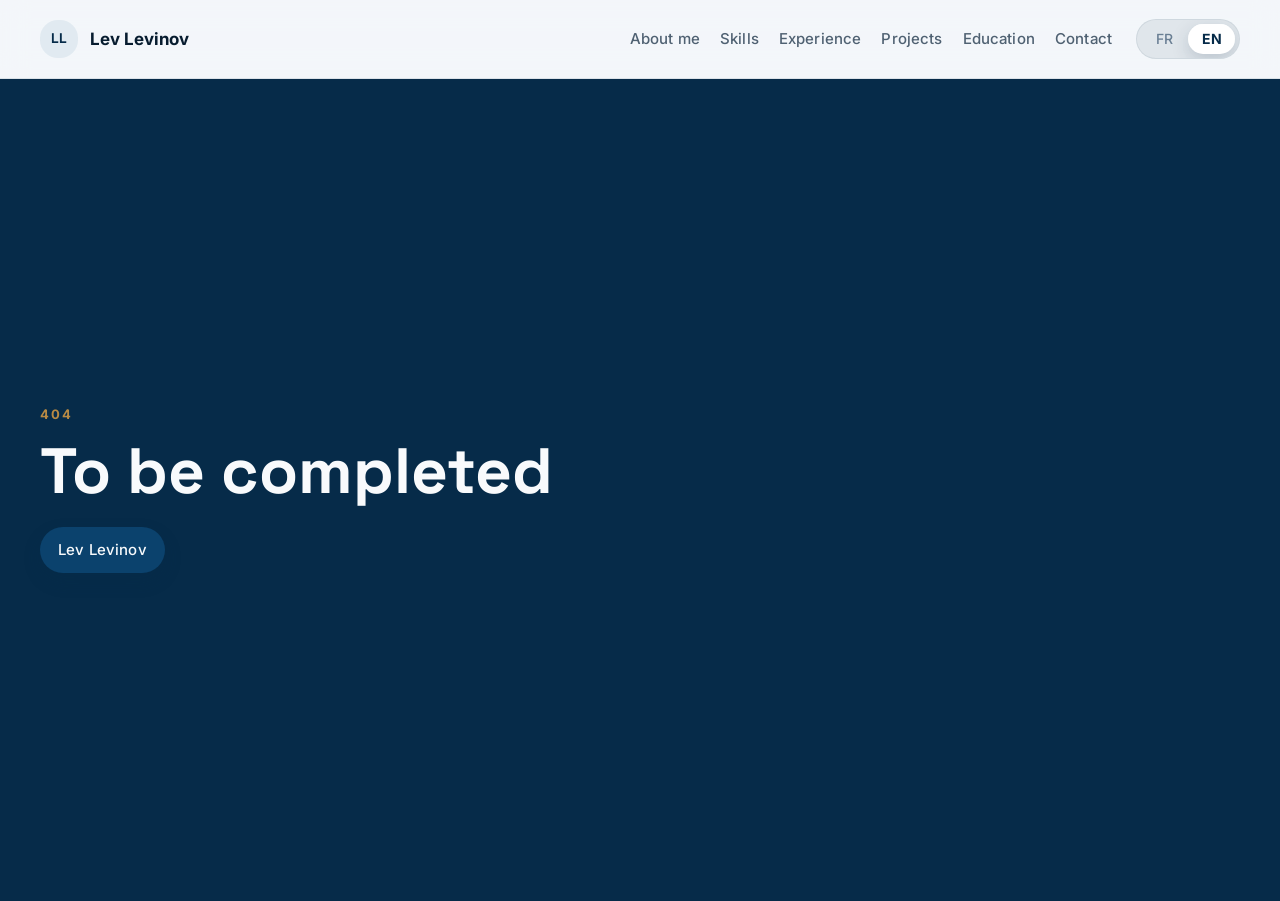
==== index.html @ f9619dcf "Tune skills pill backgrounds" ====
<!doctype html>
<html lang="en">
  <head>
    <meta charset="UTF-8" />
    <meta name="viewport" content="width=device-width, initial-scale=1.0" />
    <meta
      name="description"
      content="Lev Levinov portfolio: electronics, embedded systems, CAD, prototyping and digital fabrication."
      id="meta-description"
    />
    <title>Lev Levinov | Engineering Portfolio</title>
    <link rel="preconnect" href="https://fonts.googleapis.com" />
    <link rel="preconnect" href="https://fonts.gstatic.com" crossorigin />
    <link
      href="https://fonts.googleapis.com/css2?family=Inter:wght@400;500;600;700&family=Space+Grotesk:wght@600;700&display=swap"
      rel="stylesheet"
    />
    <link rel="stylesheet" href="/styles.css?v=20260612-skills-pills-1" />
  </head>
  <body>
    <a class="skip-link" href="#main">Skip to content</a>
    <header class="site-header">
      <div class="container header-inner">
        <a class="brand" href="/en/" data-brand-link aria-label="Lev Levinov home">
          <span class="brand-mark" aria-hidden="true">LL</span>
          <span>Lev Levinov</span>
        </a>

        <button
          class="menu-toggle"
          type="button"
          aria-label="Open navigation"
          aria-expanded="false"
          data-menu-toggle
        >
          <span></span>
          <span></span>
          <span></span>
        </button>

        <nav class="site-nav" aria-label="Main navigation" data-site-nav></nav>
      </div>
    </header>

    <main id="main"></main>

    <script src="/data.js?v=20260612-skills-pills-1"></script>
    <script src="/script.js?v=20260612-skills-pills-1"></script>
  </body>
</html>
---- styles.css ----
/*
COLOR PALETTE BACKUP — before deep page background experiment

--page-bg: #eef3f7;
--section-bg-light: #eef3f7;
--card-bg: #ffffff;
--card-bg-soft: #f8fafc;
--inner-card-bg: #e8eef3;
--chip-bg-light: var(--inner-card-bg);
--text-dark: #071c2f;
--text-muted: #5d6b7a;
--card-border: rgba(6, 43, 73, 0.1);
--card-shadow: 0 18px 44px rgba(6, 43, 73, 0.1);
--card-shadow-soft: 0 10px 28px rgba(6, 43, 73, 0.07);
*/

/*
COLOR PALETTE BACKUP — before light background contrast adjustment.

Changed variables before adjustment:
--page-bg: #f8fafc;
--page: var(--page-bg);
--white-soft: #f8fafc;
--white-warm: #f4f7fa;
--light-card: var(--white-soft);
--chip-bg-light: rgba(6, 43, 73, 0.08);
--chip-bg-light-hover: rgba(6, 43, 73, 0.12);
--border: rgba(6, 43, 73, 0.1);
--border-light: rgba(6, 43, 73, 0.1);
--text-dark: #102033;
--text-muted: #5d6b7a;
--card-shadow: 0 16px 40px rgba(6, 43, 73, 0.16);
--card-shadow-light: 0 18px 44px rgba(4, 31, 53, 0.18);

New variables added by the adjustment:
--section-bg-light;
--card-bg;
--card-bg-soft;
--inner-card-bg;
--gold-accent;
--card-border;
--card-shadow-soft;
*/

:root {
  color-scheme: light;

  /* Active Palette 1 - Premium aerospace */
  --page-bg: #d3dfe8;
  --page: var(--page-bg);
  --section-bg-light: #d3dfe8;
  --card-bg: #f8fafc;
  --card-bg-soft: #ffffff;
  --inner-card-bg: #e8eef3;
  --white-soft: var(--card-bg);
  --white-warm: var(--card-bg-soft);
  --navy-main: #062b49;
  --navy-rich: #073b63;
  --navy-secondary: var(--navy-rich);
  --navy-surface: #0b426d;
  --navy-surface-hover: #0f4f80;
  --navy-deep: #041f35;
  --navy: var(--navy-main);
  --light-card: var(--card-bg);
  --chip-bg-light: var(--chip-bg);
  --chip-text-light: #062b49;
  --chip-bg-light-hover: var(--chip-bg-hover);
  --chip-bg: #e1eaf1;
  --chip-bg-strong: #d7e3ec;
  --chip-bg-hover: #cbd9e4;
  --chip-border: rgba(6, 43, 73, 0.1);
  --chip-bg-dark: rgba(255, 255, 255, 0.12);
  --chip-text-dark: #f8fafc;
  --chip-bg-dark-hover: rgba(255, 255, 255, 0.18);
  --border: rgba(6, 43, 73, 0.1);
  --border-light: rgba(6, 43, 73, 0.1);
  --card-border: rgba(6, 43, 73, 0.12);
  --border-dark: rgba(255, 255, 255, 0.12);
  --text-dark: #071c2f;
  --text-muted: #4f6172;
  --text-light: var(--text-dark);
  --text-light-secondary: var(--text-muted);
  --text-light-muted: rgba(216, 227, 236, 0.78);
  --text-navy: #f8fafc;
  --text-navy-secondary: #d8e3ec;
  --text-footer-secondary: #cbd5e1;
  --accent: #b88a44;
  --accent-hover: #c99b55;
  --accent-soft: rgba(184, 138, 68, 0.14);
  --gold-accent: #b88a44;
  --eyebrow-color: #B88A44;
  --eyebrow-color-soft: #C99B55;
  --button-soft-bg: #dce8f1;
  --button-soft-bg-hover: #cadae7;
  --button-soft-border: rgba(6, 43, 73, 0.14);
  --button-soft-text: #062b49;
  --skill-pill-bg: #d5dee6;
  --skill-pill-bg-strong: #cbd7e1;
  --skill-pill-border: rgba(6, 43, 73, 0.16);
  --skill-subcard-bg: #e3e9ee;
  --skill-mini-bg: #d3dee7;
  --skill-mini-border: rgba(6, 43, 73, 0.14);

  /*
  Palette 2 - Warm professional
  --page: #f7f4ef;
  --navy: #172a3a;
  --navy-surface: #172a3a;
  --light-card: #ede7dd;
  --chip-bg-light: #ded6c9;
  --border: #ded6c9;
  --text-light: #24303a;
  --text-light-secondary: #68727d;
  --accent: #8a6f45;
  --accent-hover: #a18152;
  */

  /*
  Palette 3 - Light aerospace gray-blue
  --page: #f4f7fa;
  --navy: #0f2742;
  --navy-surface: #0f2742;
  --light-card: #e8edf3;
  --chip-bg-light: #dce5ee;
  --border: #dce5ee;
  --text-light: #1e2a36;
  --text-light-secondary: #607080;
  --accent: #49799c;
  --accent-hover: #5c8daf;
  */

  --navy-chip: rgba(255, 255, 255, 0.12);
  --navy-border: rgba(255, 255, 255, 0.12);
  --header-height: 78px;
  --container: 1200px;
  --card-shadow: 0 18px 44px rgba(6, 43, 73, 0.12);
  --card-shadow-soft: 0 10px 28px rgba(6, 43, 73, 0.08);
  --card-shadow-light: var(--card-shadow);
  --photo-shadow: 0 24px 56px rgba(4, 31, 53, 0.24);
}

* {
  box-sizing: border-box;
}

html {
  scroll-behavior: smooth;
  background: var(--page-bg);
}

body {
  margin: 0;
  min-width: 320px;
  overflow-x: hidden;
  background: var(--page-bg);
  color: var(--text-light);
  font-family: Inter, system-ui, -apple-system, BlinkMacSystemFont, "Segoe UI", sans-serif;
  font-size: 17px;
  font-weight: 400;
  line-height: 1.65;
  letter-spacing: 0;
  -webkit-font-smoothing: antialiased;
  -moz-osx-font-smoothing: grayscale;
}

body.menu-open {
  overflow: hidden;
}

a {
  color: inherit;
  text-decoration: none;
}

button,
input {
  font: inherit;
}

.skip-link {
  position: fixed;
  left: 16px;
  top: 12px;
  z-index: 100;
  transform: translateY(-140%);
  border-radius: 999px;
  background: var(--accent);
  color: var(--text-navy);
  padding: 10px 16px;
  font-weight: 700;
  transition: transform 200ms ease;
}

.skip-link:focus {
  transform: translateY(0);
}

.container {
  width: min(calc(100% - 48px), var(--container));
  min-width: 0;
  margin: 0 auto;
}

.site-header {
  position: sticky;
  top: 0;
  z-index: 50;
  border-bottom: 1px solid rgba(6, 43, 73, 0.1);
  background: rgba(248, 250, 252, 0.88);
  backdrop-filter: blur(14px);
}

.header-inner {
  display: flex;
  min-width: 0;
  min-height: var(--header-height);
  align-items: center;
  justify-content: space-between;
  gap: 24px;
}

.brand {
  display: inline-flex;
  min-width: 0;
  align-items: center;
  gap: 12px;
  color: var(--text-light);
  font-weight: 700;
  letter-spacing: 0;
}

.brand-mark {
  display: grid;
  width: 38px;
  height: 38px;
  place-items: center;
  border-radius: 18px;
  background: var(--chip-bg-light);
  color: var(--chip-text-light);
  font-family: "Space Grotesk", sans-serif;
  font-size: 14px;
  border: none;
  outline: none;
  box-shadow: none;
}

.site-nav {
  display: flex;
  align-items: center;
  gap: 20px;
}

.site-nav a,
.language-link {
  color: var(--text-light-secondary);
  font-size: 15px;
  font-weight: 500;
  line-height: 1.2;
  letter-spacing: 0.01em;
  transition: color 200ms ease;
}

.site-nav a:hover,
.language-link:hover,
.site-nav a.is-active {
  color: var(--accent);
}

.language-group {
  position: relative;
  display: grid;
  grid-template-columns: 1fr 1fr;
  align-items: center;
  justify-items: center;
  width: 104px;
  height: 40px;
  margin-left: 4px;
  padding: 4px;
  border: 1px solid rgba(8, 38, 66, 0.08);
  border-radius: 999px;
  background: rgba(8, 38, 66, 0.08);
  cursor: pointer;
  overflow: hidden;
  user-select: none;
}

.language-group::before {
  position: absolute;
  top: 4px;
  left: 4px;
  width: calc((100% - 8px) / 2);
  height: calc(100% - 8px);
  border-radius: 999px;
  z-index: 1;
  background: #fff;
  box-shadow: 0 6px 18px rgba(8, 38, 66, 0.18), inset 0 1px 0 rgba(255, 255, 255, 0.85);
  content: "";
  transition: transform 220ms cubic-bezier(0.22, 1, 0.36, 1), background 220ms ease;
}

.language-group.is-en::before,
.language-toggle[data-lang="en"]::before {
  transform: translateX(100%);
}

.language-group .language-link,
.language-toggle-option {
  display: flex;
  position: relative;
  z-index: 2;
  width: 100%;
  height: 100%;
  min-height: 0;
  align-items: center;
  justify-content: center;
  border-radius: 999px;
  margin: 0;
  padding: 0;
  color: rgba(8, 42, 74, 0.55);
  font-size: 14px;
  font-weight: 500;
  line-height: 1;
  letter-spacing: 0;
  text-align: center;
  pointer-events: none;
  transform: none;
  transition: color 200ms ease;
}

.language-group .language-link:hover,
.language-group .language-link.is-current {
  color: var(--navy-main);
  font-weight: 700;
  transform: none;
}

.menu-toggle {
  display: none;
  flex: 0 0 auto;
  width: 42px;
  height: 42px;
  align-items: center;
  justify-content: center;
  flex-direction: column;
  gap: 5px;
  border: 0;
  border-radius: 18px;
  background: var(--chip-bg-light);
  color: var(--text-light);
  outline: none;
  box-shadow: none;
  cursor: pointer;
}

.menu-toggle span {
  width: 18px;
  height: 2px;
  border-radius: 2px;
  background: currentColor;
}

main {
  min-height: calc(100vh - var(--header-height));
}

section,
.detail-shell {
  scroll-margin-top: calc(var(--header-height) + 24px);
}

.section {
  padding: 96px 0;
}

.hero,
#skills,
#experience,
#projects,
.detail-shell,
.not-found {
  background: var(--navy-main);
  color: var(--text-navy);
}

.site-footer {
  background: var(--navy-deep);
  color: var(--text-navy);
}

#profile,
#education,
#contact,
.section:not(#skills):not(#experience):not(#projects) {
  background: var(--section-bg-light);
  color: var(--text-light);
}

.hero {
  min-height: calc(100vh - var(--header-height));
  display: grid;
  align-items: center;
  background: linear-gradient(135deg, var(--navy-deep) 0%, var(--navy-main) 48%, var(--navy-rich) 100%);
  padding: 82px 0 72px;
}

.hero-grid {
  display: grid;
  grid-template-columns: minmax(0, 1.1fr) minmax(320px, 0.9fr);
  grid-template-rows: auto auto;
  column-gap: 72px;
  row-gap: 56px;
  align-items: center;
}

.hero-grid > * {
  min-width: 0;
}

.hero-grid > div:first-child {
  grid-column: 1;
  grid-row: 1;
  align-self: center;
  justify-self: start;
}

.hero-photo-frame {
  grid-column: 2;
  grid-row: 1;
  align-self: center;
  justify-self: end;
  width: min(100%, 340px);
  margin: 0;
}

.hero-photo,
.hero-photo-placeholder {
  display: grid;
  width: 100%;
  aspect-ratio: 4 / 5;
  place-items: center;
  overflow: hidden;
  border-radius: 32px;
  background: linear-gradient(145deg, var(--navy-surface), var(--navy-rich));
  box-shadow: var(--photo-shadow);
}

.hero-photo {
  position: relative;
}

.hero-photo-image {
  display: block;
  width: 100%;
  height: 100%;
  object-fit: cover;
  object-position: center center;
}

.hero-photo-placeholder span {
  display: grid;
  width: 96px;
  height: 96px;
  place-items: center;
  border-radius: 28px;
  background: var(--chip-bg-dark);
  color: var(--chip-text-dark);
  font-family: "Space Grotesk", Inter, sans-serif;
  font-size: 34px;
  font-weight: 700;
  border: none;
  outline: none;
  box-shadow: none;
}

.section-eyebrow,
.eyebrow,
.section-label,
.section-kicker,
.pre-title {
  margin: 0 0 16px;
  color: var(--eyebrow-color);
  font-size: 13px;
  font-weight: 700;
  line-height: 1.2;
  letter-spacing: 0.14em;
  text-transform: uppercase;
  background: transparent;
  border: 0;
  box-shadow: none;
  text-align: left;
  text-align-last: left;
  hyphens: none;
}

.hero-info-label,
.meta-label {
  color: #B88A44;
  font-weight: 700;
  letter-spacing: 0.14em;
  text-transform: uppercase;
}

h1,
h2,
h3,
p {
  margin-top: 0;
}

h1,
h2,
h3 {
  font-family: "Space Grotesk", Inter, sans-serif;
  letter-spacing: 0;
  overflow-wrap: normal;
  word-break: normal;
  hyphens: none;
  text-wrap: balance;
}

p {
  max-width: 720px;
  text-align: justify;
  text-align-last: left;
  line-height: 1.65;
  overflow-wrap: normal;
  word-break: normal;
  hyphens: auto;
}

li {
  overflow-wrap: normal;
  word-break: normal;
  hyphens: auto;
}

h1 {
  max-width: 860px;
  margin-bottom: 22px;
  font-size: 64px;
  font-weight: 700;
  line-height: 1.05;
}

.hero h1 {
  color: var(--gold-accent);
}

h2 {
  margin-bottom: 16px;
  font-size: 40px;
  font-weight: 600;
  line-height: 1.15;
}

h3 {
  margin-bottom: 12px;
  font-size: 24px;
  font-weight: 600;
  line-height: 1.2;
  max-width: 100%;
}

.lead {
  max-width: 740px;
  margin-bottom: 0;
  color: var(--text-navy-secondary);
  font-size: 19px;
  text-align: left;
  text-align-last: left;
  overflow-wrap: normal;
  word-break: normal;
  hyphens: none;
}

.hero-text-block {
  display: grid;
  max-width: 740px;
  gap: 14px;
}

.hero-text-block .lead {
  max-width: 100%;
  text-align: justify;
  text-align-last: left;
  line-height: 1.65;
  hyphens: auto;
  overflow-wrap: normal;
  word-break: normal;
}

.hero-actions,
.button-row,
.filter-row {
  display: flex;
  flex-wrap: wrap;
  gap: 12px;
}

.button-row {
  margin-top: 18px;
}

.hero-actions {
  margin-top: 34px;
}

.button,
.filter-button {
  display: inline-flex;
  min-height: 46px;
  align-items: center;
  justify-content: center;
  border-radius: 999px;
  padding: 0 18px;
  font-size: 15px;
  font-weight: 500;
  line-height: 1.2;
  letter-spacing: 0.01em;
  transition: border-color 180ms ease, background 180ms ease, color 180ms ease, transform 180ms ease, box-shadow 180ms ease;
}

.button.primary {
  border: 0;
  background: #0b426d;
  color: var(--text-navy);
  box-shadow: 0 8px 18px rgba(6, 43, 73, 0.18);
}

.button.primary:hover {
  background: #0f4f80;
  box-shadow: 0 10px 22px rgba(6, 43, 73, 0.22);
  transform: translateY(-1px);
}

.button.secondary {
  border: 1px solid rgba(6, 43, 73, 0.16);
  background: transparent;
  color: var(--navy-main);
  box-shadow: none;
}

.button.secondary:hover {
  border-color: rgba(6, 43, 73, 0.24);
  background: rgba(6, 43, 73, 0.06);
  transform: translateY(-1px);
}

.details-button,
.view-details-button,
.card-actions .button,
.experience-card-actions .button,
.project-card-actions .button {
  border: 1px solid var(--button-soft-border);
  background: var(--button-soft-bg);
  color: var(--button-soft-text);
  box-shadow: 0 8px 18px rgba(6, 43, 73, 0.08);
}

.details-button:hover,
.view-details-button:hover,
.card-actions .button:hover,
.experience-card-actions .button:hover,
.project-card-actions .button:hover {
  border-color: var(--button-soft-border);
  background: var(--button-soft-bg-hover);
  color: var(--button-soft-text);
}

.hero .button.secondary,
.detail-shell .button.secondary,
.mission-hero .button.secondary {
  color: var(--text-navy);
  border-color: rgba(255, 255, 255, 0.18);
  background: rgba(255, 255, 255, 0.08);
  box-shadow: none;
}

.hero .button.secondary:hover,
.detail-shell .button.secondary:hover,
.mission-hero .button.secondary:hover {
  border-color: rgba(255, 255, 255, 0.26);
  background: rgba(255, 255, 255, 0.14);
}

.filter-button {
  border: none;
  outline: none;
  box-shadow: none;
  background: var(--chip-bg-dark);
  color: var(--chip-text-dark);
  padding: 8px 14px;
}

.filter-button:hover {
  border: none;
  outline: none;
  box-shadow: none;
  background: var(--chip-bg-hover);
  color: var(--navy-main);
}

.filter-button.is-active {
  border: none;
  outline: none;
  box-shadow: none;
  background: var(--accent);
  color: var(--text-navy);
}

.hero-panel {
  grid-column: 1 / -1;
  grid-row: 2;
  justify-self: stretch;
  width: 100%;
  max-width: none;
}

.hero-panel,
#skills .card,
#experience .card,
#projects .card,
.detail-card {
  border: 1px solid var(--card-border);
  border-radius: 28px;
  background: var(--card-bg);
  color: var(--text-dark);
  box-shadow: var(--card-shadow-light);
}

.hero-panel {
  border-radius: 32px;
}

#profile .card,
#education .card,
#contact .card,
.section:not(#skills):not(#experience):not(#projects) .card {
  border: 0;
  border-radius: 28px;
  background: var(--navy-main);
  color: var(--text-navy);
  box-shadow: var(--card-shadow);
}

.hero-panel {
  padding: 0;
  border: 0;
  background: transparent;
  box-shadow: none;
  overflow: visible;
}

.info-cards-grid,
.hero-info-card {
  display: grid;
  grid-template-columns: repeat(2, minmax(0, 1fr));
  gap: 28px;
  align-items: stretch;
  width: 100%;
  max-width: 100%;
  padding: 0;
}

.info-card {
  border: 1px solid var(--card-border);
  border-radius: 28px;
  background: var(--card-bg);
  color: var(--text-dark);
  box-shadow: var(--card-shadow-soft);
  padding: 28px;
}

.hero-info-item {
  display: flex;
  min-width: 0;
  flex-direction: column;
  gap: 8px;
}

.hero-info-label,
.hero-panel .meta-label,
#skills .meta-label,
#experience .meta-label,
#projects .meta-label,
.detail-shell .meta-label {
  color: #B88A44;
}

.hero-info-label {
  font-size: 15px;
  font-weight: 700;
  line-height: 1.35;
  opacity: 1;
}

.meta-label {
  color: #B88A44;
  font-size: 13px;
  font-weight: 700;
  line-height: 1.4;
  text-transform: uppercase;
}

.section-eyebrow,
.eyebrow,
.section-label,
.section-kicker,
.pre-title,
.hero-info-label,
.meta-label,
#skills .eyebrow,
#experience .eyebrow,
#projects .eyebrow,
#profile .eyebrow,
#education .eyebrow,
#contact .eyebrow,
.detail-shell .eyebrow,
.detail-shell .meta-label {
  color: #B88A44 !important;
}

.hero-info-value {
  display: block;
  max-width: 100%;
  color: var(--text-dark);
  font-size: 17px;
  font-weight: 600;
  line-height: 1.45;
  overflow-wrap: normal;
  white-space: normal;
  word-break: normal;
  hyphens: none;
}

.hero-map-link {
  display: block;
  width: 100%;
  height: 150px;
  margin-top: 14px;
  overflow: hidden;
  border-radius: 18px;
  background: var(--inner-card-bg);
  box-shadow: var(--card-shadow-soft);
}

.hero-map-frame {
  display: block;
  width: 100%;
  height: 100%;
  border: 0;
  pointer-events: none;
}

.section-header {
  max-width: 760px;
  margin-bottom: 40px;
}

.section-header p,
.profile-copy,
.card p,
.detail-card p,
.detail-lead {
  color: var(--text-light-secondary);
}

#profile .section-header p,
#education .section-header p,
#contact .section-header p,
#profile .card p,
#education .card p,
#contact .card p,
.section:not(#skills):not(#experience):not(#projects) .card p {
  color: var(--text-navy-secondary);
}

#skills .section-header p,
#experience .section-header p,
#projects .section-header p,
.detail-shell .detail-lead,
.detail-shell .detail-card p {
  color: var(--text-navy-secondary);
}

#skills .card p,
#experience .card p,
#projects .card p,
.detail-shell .detail-card p {
  color: var(--text-muted);
}

.section-header .eyebrow,
.hero .eyebrow,
.detail-header .eyebrow,
.mission-detail-shell .eyebrow {
  color: var(--eyebrow-color) !important;
}

.profile-layout {
  display: grid;
  grid-template-columns: minmax(0, 1fr) 360px;
  gap: 24px;
  align-items: start;
}

.profile-current-wrapper {
  display: grid;
  max-width: 1080px;
  gap: 72px;
  margin: 0 auto;
}

.about-hobbies-grid {
  display: grid;
  max-width: 1180px;
  grid-template-columns: repeat(2, minmax(0, 1fr));
  gap: 32px;
  align-items: stretch;
  margin: 0 auto;
}

.about-hobbies-card {
  max-width: none;
  border: 1px solid var(--card-border);
  border-radius: 28px;
  background: var(--card-bg);
  box-shadow: var(--card-shadow-soft);
  padding: 34px 38px;
  color: var(--text-dark);
}

.about-hobbies-card h2 {
  color: var(--text-dark);
}

.about-hobbies-card p {
  max-width: 100%;
  text-align: justify;
  text-align-last: left;
  line-height: 1.65;
  hyphens: auto;
  overflow-wrap: normal;
  word-break: normal;
}

.text-section-block {
  max-width: 820px;
  padding: 0;
  background: transparent;
}

.text-section-block h2 {
  max-width: 780px;
  line-height: 1.15;
  text-wrap: balance;
}

.text-section-block p {
  max-width: 760px;
  line-height: 1.65;
  text-align: left;
  text-align-last: left;
  text-wrap: pretty;
  overflow-wrap: normal;
  word-break: normal;
  hyphens: auto;
}

.about-hobbies-card.text-section-block {
  width: 100%;
  max-width: none;
  min-width: 0;
  padding: 34px 38px;
  background: var(--card-bg);
}

.profile-copy {
  max-width: 780px;
}

.quality-list,
.tag-list,
.compact-list,
.detail-list {
  display: flex;
  flex-wrap: wrap;
  gap: 10px;
  margin: 0;
  padding: 0;
  list-style: none;
}

.quality-list li,
.tag-list li {
  display: inline-flex;
  flex: 0 0 auto;
  max-width: 100%;
  min-height: 34px;
  align-items: center;
  justify-content: center;
  border: 1px solid var(--chip-border);
  outline: none;
  box-shadow: none;
  border-radius: 999px;
  background: var(--chip-bg);
  color: var(--navy-main);
  padding: 7px 14px;
  font-size: 14px;
  font-weight: 500;
  line-height: 1;
  text-align: center;
  white-space: nowrap;
  transition: background 200ms ease;
}

.quality-list li:hover,
.tag-list li:hover {
  border: 1px solid var(--chip-border);
  outline: none;
  box-shadow: none;
  background: var(--chip-bg);
}

#profile .quality-list li,
#profile .tag-list li,
#education .tag-list li,
#contact .tag-list li,
.section:not(#skills):not(#experience):not(#projects) .tag-list li {
  background: var(--chip-bg-dark);
  color: var(--chip-text-dark);
}

#profile .quality-list li:hover,
#profile .tag-list li:hover,
#education .tag-list li:hover,
#contact .tag-list li:hover,
.section:not(#skills):not(#experience):not(#projects) .tag-list li:hover {
  border: none;
  outline: none;
  box-shadow: none;
  background: var(--chip-bg-dark-hover);
}

.current-grid,
.skills-grid,
.experience-grid,
.projects-grid,
.education-grid,
.contact-grid,
.detail-grid {
  display: grid;
  gap: 24px;
}

.profile-layout > *,
.current-grid > *,
.skills-grid > *,
.experience-grid > *,
.projects-grid > *,
.education-grid > *,
.contact-grid > *,
.detail-grid > * {
  min-width: 0;
}

.current-grid {
  grid-template-columns: 0.8fr 1.2fr;
}

.skills-grid {
  grid-template-columns: repeat(3, 1fr);
  gap: 28px;
  align-items: stretch;
}

.experience-grid,
.projects-grid {
  grid-template-columns: repeat(2, 1fr);
}

.skill-card {
  display: flex;
  flex-direction: column;
  gap: 18px;
  border: 1px solid rgba(6, 43, 73, 0.08);
  background: var(--card-bg);
  box-shadow: 0 14px 34px rgba(6, 43, 73, 0.08);
  padding: 28px;
}

.skill-card-title {
  margin: 0 0 6px;
  color: var(--text-dark);
  font-size: clamp(24px, 1.8vw, 28px);
  font-weight: 700;
  line-height: 1.15;
}

.skill-main-list,
.skill-subcard-list {
  display: grid;
  gap: 14px;
}

.skill-main-list {
  display: flex;
  flex-direction: column;
  align-items: flex-start;
  flex: 1;
  gap: 12px;
}

.skill-subcard-list {
  gap: 18px;
}

.skill-main-item {
  display: inline-flex;
  width: 260px;
  max-width: 100%;
  min-height: 40px;
  align-items: center;
  justify-content: flex-start;
  border: 1px solid var(--skill-pill-border);
  border-radius: 999px;
  background: var(--skill-pill-bg);
  color: var(--text-dark);
  padding: 9px 18px;
  font-size: 15px;
  font-weight: 600;
  line-height: 1.2;
  text-align: left;
}

.skill-main-item::before {
  width: 5px;
  height: 5px;
  min-width: 5px;
  flex-shrink: 0;
  border-radius: 999px;
  background: var(--gold-accent);
  content: "";
  margin-right: 10px;
}

.skill-subcard {
  display: grid;
  gap: 12px;
  border: 1px solid rgba(6, 43, 73, 0.1);
  border-radius: 22px;
  background: var(--skill-subcard-bg);
  padding: 18px;
}

.skill-subcard-title {
  margin: 0;
  color: var(--text-dark);
  font-size: 20px;
  font-weight: 700;
  line-height: 1.2;
}

.skill-mini-list {
  display: grid;
  gap: 8px;
}

.skill-mini-item {
  display: flex;
  min-height: 30px;
  align-items: center;
  justify-content: flex-start;
  border: 1px solid var(--skill-mini-border);
  border-radius: 10px;
  background: var(--skill-mini-bg);
  color: var(--text-dark);
  padding: 7px 12px;
  font-size: 14px;
  font-weight: 500;
  line-height: 1.25;
  text-align: left;
}

.skill-mini-item::before {
  width: 4px;
  height: 4px;
  flex-shrink: 0;
  border-radius: 999px;
  background: var(--gold-accent);
  content: "";
  margin-right: 9px;
}

.project-card {
  display: flex;
  flex-direction: column;
}

#experience .card {
  display: flex;
  flex-direction: column;
}

.project-card .card-summary {
  margin-bottom: 0;
}

.project-card-section {
  display: grid;
  gap: 10px;
  margin-top: 22px;
}

.project-card-label {
  margin: 0;
  color: var(--gold-accent);
  font-size: 12px;
  font-weight: 700;
  letter-spacing: 0.14em;
  line-height: 1.2;
  text-align: left;
  text-align-last: left;
  text-transform: uppercase;
  hyphens: none;
}

.project-card-chip-group {
  display: flex;
  flex-wrap: wrap;
  gap: 10px;
  align-items: flex-start;
}

.project-card .project-card-chip-group li {
  display: inline-flex;
  min-height: 34px;
  align-items: center;
  justify-content: center;
  border-radius: 999px;
  padding: 8px 14px;
  white-space: nowrap;
}

.project-card-button {
  align-self: flex-start;
  margin-top: auto;
  padding-top: 24px;
}

.card-actions,
.experience-card-actions,
.project-card-actions {
  display: flex;
  justify-content: flex-start;
  margin-top: auto;
  padding-top: 24px;
}

.card-actions .button,
.experience-card-actions .button,
.project-card-actions .button,
.details-button,
.view-details-button {
  align-self: flex-start;
}

.education-grid {
  grid-template-columns: repeat(3, 1fr);
}

.contact-grid {
  grid-template-columns: minmax(0, 1fr) minmax(320px, 0.7fr);
}

.card,
.detail-card {
  padding: 28px;
  transition: border-color 200ms ease, transform 200ms ease, background 200ms ease, box-shadow 200ms ease;
}

.card:hover {
  box-shadow: 0 20px 48px rgba(6, 43, 73, 0.18);
  transform: translateY(-2px);
}

#skills .card:hover,
#experience .card:hover,
#projects .card:hover,
.detail-card:hover {
  box-shadow: 0 22px 52px rgba(4, 31, 53, 0.2);
}

.card-meta {
  display: grid;
  gap: 6px;
  margin-bottom: 18px;
  color: var(--text-light-muted);
  font-size: 15px;
  line-height: 1.55;
}

#experience .card-meta,
#projects .card-meta,
.detail-shell .card-meta {
  color: var(--text-muted);
}

.experience-meta {
  gap: 10px;
}

.experience-project-title {
  margin: 8px 0 16px;
  color: var(--text-dark);
  font-size: 15px;
  font-weight: 650;
  line-height: 1.45;
  text-align: left;
}

.experience-role {
  display: grid;
  gap: 6px;
  margin: 0 0 20px;
}

.experience-role-label {
  margin: 0;
}

.experience-role-value {
  margin: 0;
  color: var(--text-dark);
  font-size: 16px;
  font-weight: 650;
  line-height: 1.45;
  text-align: left;
}

.experience-meta > span {
  display: grid;
  gap: 4px;
}

.experience-meta > span:first-child {
  font-weight: 600;
  color: var(--text-dark);
}

.experience-meta .meta-label {
  line-height: 1.2;
}

.card-summary {
  margin-bottom: 22px;
}

.compact-list {
  display: grid;
  gap: 8px;
  margin: 14px 0 18px;
}

.compact-list li,
.detail-list li {
  display: flex;
  min-height: 46px;
  align-items: flex-start;
  gap: 12px;
  border: 1px solid var(--chip-border);
  outline: none;
  box-shadow: none;
  border-radius: 20px;
  background: var(--chip-bg);
  color: var(--navy-main);
  padding: 10px 16px;
  font-size: 15px;
  line-height: 1.35;
  transition: background 200ms ease;
}

.compact-list li:hover,
.detail-list li:hover {
  border: 1px solid var(--chip-border);
  outline: none;
  box-shadow: none;
  background: var(--chip-bg);
}

.compact-list li.with-icon {
  align-items: center;
}

.compact-list li.with-icon::before {
  content: none;
}

.skill-item-icon {
  width: 28px;
  height: 28px;
  flex: 0 0 28px;
  border-radius: 8px;
  object-fit: contain;
  background: rgba(6, 43, 73, 0.06);
}

#profile .compact-list li,
#education .compact-list li,
#contact .compact-list li,
.section:not(#skills):not(#experience):not(#projects) .compact-list li {
  background: var(--chip-bg-dark);
  color: var(--chip-text-dark);
}

#profile .compact-list li:hover,
#education .compact-list li:hover,
#contact .compact-list li:hover,
.section:not(#skills):not(#experience):not(#projects) .compact-list li:hover {
  border: none;
  outline: none;
  box-shadow: none;
  background: var(--chip-bg-dark-hover);
}

.compact-list li::before,
.detail-list li::before {
  display: block;
  flex: 0 0 auto;
  width: 5px;
  height: 5px;
  min-width: 5px;
  margin-top: calc((1.35em - 5px) / 2);
  border-radius: 50%;
  background: var(--accent);
  content: "";
}

.project-status,
.category-pill {
  display: inline-flex;
  width: fit-content;
  min-height: 34px;
  align-items: center;
  justify-content: center;
  border: 1px solid var(--chip-border);
  outline: none;
  box-shadow: none;
  border-radius: 999px;
  background: var(--chip-bg);
  color: var(--navy-main);
  padding: 7px 14px;
  font-size: 14px;
  font-weight: 500;
  line-height: 1;
  text-align: center;
  white-space: nowrap;
  transition: background 200ms ease;
}

.project-status:hover,
.category-pill:hover {
  border: 1px solid var(--chip-border);
  outline: none;
  box-shadow: none;
  background: var(--chip-bg);
}

.category-pill {
  margin-bottom: 16px;
}

.filter-row {
  margin-bottom: 24px;
}

.education-column {
  display: grid;
  align-content: start;
  gap: 18px;
}

.education-item {
  border: none;
  outline: none;
  box-shadow: none;
  border-radius: 20px;
  background: var(--chip-bg-dark);
  color: var(--chip-text-dark);
  padding: 18px 20px;
  transition: background 200ms ease;
}

.education-item:hover {
  border: none;
  outline: none;
  box-shadow: none;
  background: var(--chip-bg-dark-hover);
}

.education-item h4 {
  margin: 0 0 14px;
  color: var(--text-navy);
  font-family: "Space Grotesk", Inter, sans-serif;
  font-size: 18px;
  font-weight: 600;
  line-height: 1.25;
  text-wrap: balance;
}

.education-description {
  max-width: none;
  margin: -4px 0 14px;
  color: var(--text-navy-secondary);
  font-size: 15px;
  line-height: 1.55;
}

.education-details {
  display: grid;
  gap: 10px;
  margin: 0;
}

.education-details div {
  display: grid;
  gap: 3px;
}

.education-details dt {
  color: #B88A44;
  font-size: 12px;
  font-weight: 700;
  letter-spacing: 0.12em;
  line-height: 1.2;
  text-transform: uppercase;
}

.education-details dd {
  margin: 0;
  color: var(--text-navy-secondary);
  font-size: 15px;
  line-height: 1.5;
  overflow-wrap: normal;
  word-break: normal;
  hyphens: none;
}

.contact-links {
  display: grid;
  gap: 10px;
}

.contact-item,
.contact-links > a,
.contact-links > span {
  display: block;
  border: none;
  outline: none;
  box-shadow: none;
  border-radius: 22px;
  background: rgba(248, 250, 252, 0.1);
  color: var(--text-navy);
  padding: 18px 20px;
  transition: background 200ms ease, color 200ms ease;
}

.contact-item-label {
  display: block;
  margin: 0 0 10px;
  padding: 0;
  border: 0;
  border-radius: 0;
  background: transparent;
  box-shadow: none;
  color: #B88A44;
  font-size: 13px;
  font-weight: 700;
  line-height: 1.2;
  letter-spacing: 0.14em;
  text-transform: uppercase;
}

.contact-item-value {
  display: block;
  color: var(--text-navy);
  font-size: 18px;
  font-weight: 500;
  line-height: 1.45;
}

.contact-item.on-light {
  background: rgba(6, 43, 73, 0.08);
}

.contact-item.on-light .contact-item-label {
  color: #B88A44;
}

.contact-item.on-light .contact-item-value {
  color: var(--navy-main);
}

.contact-links > a:hover {
  border: none;
  outline: none;
  box-shadow: none;
  background: rgba(248, 250, 252, 0.14);
  color: var(--text-navy);
}

.site-footer {
  border-top: 0;
  padding: 32px 0;
  color: var(--text-footer-secondary);
  font-size: 15px;
}

.footer-grid {
  display: flex;
  align-items: center;
  justify-content: space-between;
  gap: 24px;
}

.footer-brand {
  color: var(--text-navy);
  font-weight: 700;
}

.footer-links {
  display: flex;
  gap: 12px;
}

.site-footer .language-link {
  color: var(--accent);
}

.site-footer .language-link:hover {
  color: var(--accent-hover);
}

.detail-shell {
  padding: 78px 0 96px;
}

.mission-detail-shell {
  background: var(--section-bg-light);
  color: var(--text-dark);
}

.mission-hero {
  background: linear-gradient(135deg, var(--navy-deep) 0%, var(--navy-main) 48%, var(--navy-rich) 100%);
  color: var(--text-navy);
  padding: 82px 0 72px;
}

.mission-hero-grid {
  display: grid;
  grid-template-columns: minmax(0, 1fr) minmax(360px, 0.8fr);
  gap: 56px;
  align-items: center;
}

.mission-hero-grid > * {
  min-width: 0;
}

.mission-hero .detail-lead,
.mission-hero p {
  color: var(--text-navy-secondary);
}

.mission-hero h1 {
  color: var(--text-navy);
}

.mission-title-row {
  display: flex;
  align-items: center;
  justify-content: space-between;
  gap: 18px;
}

.mission-title-row h1 {
  margin: 0;
}

.mission-link-button {
  min-height: 40px;
  flex-shrink: 0;
  padding: 0 18px;
}

.mission-meta {
  margin: 24px 0;
  max-width: 100%;
}

.mission-meta .category-pill {
  display: inline-grid;
  width: auto;
  max-width: 100%;
  min-height: 46px;
  min-width: 0;
  justify-content: start;
  gap: 6px;
  border-radius: 18px;
  background: var(--chip-bg-dark);
  color: var(--chip-text-dark);
  padding: 12px 18px;
  text-align: left;
  white-space: normal;
}

.mission-meta .category-pill span {
  color: #B88A44;
  font-size: 11px;
  font-weight: 700;
  letter-spacing: 0.12em;
  line-height: 1.2;
  text-transform: uppercase;
}

.mission-hero-image {
  margin: 0;
  border-radius: 28px;
  overflow: hidden;
  box-shadow: var(--photo-shadow);
}

.mission-hero-image img {
  display: block;
  width: 100%;
  aspect-ratio: 4 / 3;
  object-fit: cover;
  object-position: center center;
}

.mission-section {
  background: var(--section-bg-light);
  color: var(--text-dark);
}

.mission-section .section-header h2,
.mission-section h3 {
  color: #071C2F;
}

.mission-section p:not(.eyebrow) {
  color: var(--text-dark);
}

.project-context-card {
  max-width: 860px;
  padding-right: 32px;
  padding-left: 32px;
}

.project-context-card p:not(.eyebrow) {
  max-width: none;
  margin-right: 0;
  margin-left: 0;
  color: var(--text-muted);
  text-align: justify;
  text-align-last: left;
  line-height: 1.65;
  hyphens: auto;
  overflow-wrap: normal;
  word-break: normal;
}

.project-context-card h2 {
  color: #071C2F;
  text-align: left;
  text-wrap: balance;
  hyphens: none;
  word-break: normal;
}

.mission-section-navy {
  background: var(--navy-main);
  color: var(--text-navy);
}

.mission-section-navy .section-header p,
.mission-section-navy .section-header h2 {
  color: var(--text-navy);
}

.mission-section-navy .section-header .eyebrow {
  color: var(--eyebrow-color);
}

.mission-section-navy .detail-card {
  background: var(--card-bg);
  color: var(--text-dark);
}

.mission-section-navy .detail-card h2,
.mission-section-navy .detail-card h3 {
  color: #071C2F;
}

.mission-contribution-grid,
.mission-final-grid {
  display: grid;
  grid-template-columns: repeat(2, minmax(0, 1fr));
  gap: 24px;
}

.mission-structured-section {
  background: var(--section-bg-light);
  color: var(--text-dark);
  padding-top: 72px;
}

.mission-structured-section .section-header h2 {
  color: var(--text-dark);
}

.project-contribution-section {
  display: grid;
  gap: 28px;
}

.project-contribution-row {
  display: grid;
  grid-template-columns: minmax(0, 1.15fr) minmax(340px, 0.85fr);
  gap: 28px;
  align-items: stretch;
}

.project-contribution-row > * {
  min-width: 0;
}

.mission-contribution-card,
.mission-carousel-card {
  height: 100%;
}

.mission-contribution-card,
.mission-final-grid .detail-card {
  padding-right: 32px;
  padding-left: 32px;
}

.mission-contribution-card p,
.mission-final-grid .detail-card p {
  max-width: none;
  margin-right: 0;
  margin-left: 0;
}

.project-carousel-card {
  overflow: hidden;
  border-radius: 28px;
  background: var(--card-bg);
  color: var(--text-dark);
  padding: 24px;
  border: 1px solid var(--card-border);
  box-shadow: var(--card-shadow);
}

.structured-project-visual,
.structured-placeholder-media {
  display: flex;
  min-height: 280px;
  align-items: center;
  justify-content: center;
  border-radius: 28px;
  background: var(--card-bg);
  color: var(--text-muted);
  font-size: 15px;
  font-weight: 650;
  line-height: 1.4;
  text-align: center;
}

.structured-placeholder-media {
  min-height: 320px;
}

.mission-contribution-card p,
.project-contribution-card p,
.project-detail-card p {
  max-width: 100%;
  text-align: justify;
  text-align-last: left;
  line-height: 1.65;
  text-wrap: pretty;
  hyphens: auto;
  overflow-wrap: normal;
  word-break: normal;
}

.text-card p,
.info-card p {
  text-align: justify;
  text-align-last: left;
  line-height: 1.65;
  hyphens: auto;
  overflow-wrap: normal;
  word-break: normal;
}

.text-card h2,
.text-card h3,
.info-card h2,
.info-card h3 {
  text-align: left;
  text-wrap: balance;
  hyphens: none;
  word-break: normal;
}

.mission-contribution-card h3,
.project-contribution-card h3,
.project-detail-card h3 {
  text-align: left;
  text-wrap: balance;
  hyphens: none;
  word-break: normal;
}

.mission-contribution-card p,
.mission-final-grid p {
  color: var(--text-muted);
}

.mission-contribution-card .tag-list li,
.mission-final-grid .tag-list li {
  background: var(--chip-bg-light);
  color: var(--chip-text-light);
}

.mission-contribution-card .tag-list li:hover,
.mission-final-grid .tag-list li:hover {
  background: var(--chip-bg-light-hover);
  color: var(--chip-text-light);
}

.mission-section-navy .mission-final-grid .tag-list li {
  border: none !important;
  box-shadow: none !important;
  background: rgba(6, 43, 73, 0.08) !important;
  color: #062B49 !important;
}

.mission-section-navy .mission-final-grid .tag-list li:hover {
  border: none !important;
  box-shadow: none !important;
  background: rgba(6, 43, 73, 0.14) !important;
  color: #062B49 !important;
}

.project-gallery {
  display: grid;
  gap: 44px;
}

.project-gallery-group {
  display: grid;
  gap: 18px;
}

.project-gallery-group h3 {
  margin-bottom: 0;
}

.project-gallery-grid {
  display: grid;
  grid-template-columns: repeat(2, minmax(0, 1fr));
  gap: 24px;
}

.project-image-card {
  min-width: 0;
  margin: 0;
}

.project-image-media {
  position: relative;
  overflow: hidden;
  border-radius: 24px;
  background: rgba(255, 255, 255, 0.06);
}

.project-image-media img {
  display: block;
  width: 100%;
  height: 100%;
  object-fit: cover;
  object-position: center center;
}

.project-image-card.is-wide {
  grid-column: span 2;
}

.project-image-card.is-wide img {
  aspect-ratio: 16 / 9;
}

.project-image-card.is-standard img {
  aspect-ratio: 4 / 3;
}

.project-image-card.is-portrait img {
  aspect-ratio: 3 / 4;
}

.project-image-number {
  position: absolute;
  top: 14px;
  left: 14px;
  border-radius: 999px;
  background: rgba(6, 43, 73, 0.82);
  color: #F8FAFC;
  padding: 6px 10px;
  font-size: 12px;
  font-weight: 600;
  letter-spacing: 0.04em;
  line-height: 1;
}

.project-image-caption {
  display: grid;
  gap: 4px;
  padding: 12px 4px 0;
  color: var(--text-muted);
  font-size: 14px;
  line-height: 1.45;
}

.project-image-caption span {
  color: #B88A44;
  font-size: 12px;
  font-weight: 700;
  letter-spacing: 0.1em;
  text-transform: uppercase;
}

.project-image-caption strong {
  color: var(--text-light);
  font-weight: 600;
}

.mission-detail-actions {
  background: var(--navy-main);
  padding: 0 0 72px;
}

.mission-carousel-section {
  padding-top: 0;
}

.mission-carousel {
  width: 100%;
  overflow: visible;
  border-radius: 0;
  background: transparent;
  color: var(--text-dark);
  box-shadow: none;
  outline: none;
}

.mission-carousel:focus-visible {
  box-shadow: 0 0 0 3px rgba(184, 138, 68, 0.34);
}

.mission-carousel-viewport {
  position: relative;
  overflow: visible;
  border-radius: 0;
  background: transparent;
}

.mission-carousel-slide {
  display: none;
  margin: 0;
}

.mission-carousel-slide.is-active {
  display: block;
}

.project-carousel-stage,
.carousel-image-wrap {
  width: 100%;
  height: 320px;
  min-height: 320px;
  display: flex;
  align-items: center;
  justify-content: center;
  overflow: visible;
  border-radius: 0;
  background: transparent;
}

.project-carousel-stage img,
.carousel-image {
  display: block;
  width: auto;
  height: auto;
  max-width: 100%;
  max-height: 100%;
  object-fit: contain;
  object-position: center center;
  border-radius: 18px;
}

.mission-carousel-caption {
  flex: 1 1 220px;
  justify-content: flex-start;
  color: #062B49;
  text-align: left;
  text-align-last: left;
}

.mission-carousel-control,
.carousel-nav-button {
  position: absolute;
  top: 50%;
  z-index: 2;
  display: flex;
  width: 42px;
  height: 42px;
  align-items: center;
  justify-content: center;
  border: 0;
  border-radius: 999px;
  background: rgba(6, 43, 73, 0.1);
  color: var(--navy-main);
  box-shadow: 0 8px 20px rgba(6, 43, 73, 0.12);
  cursor: pointer;
  font-size: 28px;
  line-height: 1;
  transform: translateY(-50%);
  transition: background 180ms ease, transform 180ms ease;
}

.mission-carousel-control:hover,
.carousel-nav-button:hover {
  background: rgba(6, 43, 73, 0.16);
  transform: translateY(calc(-50% - 1px));
}

.mission-carousel-control.is-prev {
  left: 12px;
}

.mission-carousel-control.is-next {
  right: 12px;
}

.mission-carousel-footer,
.carousel-meta-row {
  display: flex;
  align-items: center;
  justify-content: space-between;
  gap: 12px;
  margin-top: 14px;
  padding: 0;
  flex-wrap: wrap;
}

.mission-carousel-counter {
  display: none;
  color: #062B49;
  font-size: 14px;
  font-weight: 600;
  letter-spacing: 0.02em;
  line-height: 1.2;
  white-space: nowrap;
}

.carousel-meta-pill {
  max-width: 100%;
  min-width: 0;
  min-height: 34px;
  display: inline-flex;
  align-items: center;
  justify-content: center;
  border: 1px solid var(--chip-border);
  border-radius: 999px;
  background: var(--chip-bg);
  color: var(--navy-main);
  box-shadow: none;
  padding: 8px 14px;
  font-size: 14px;
  font-weight: 500;
  line-height: 1.2;
  overflow-wrap: normal;
  word-break: normal;
}

.carousel-dots,
.mission-carousel-dots {
  flex: 0 0 auto;
  gap: 6px;
}

.mission-carousel-dot,
.carousel-dot {
  width: 7px;
  height: 7px;
  display: inline-flex;
  border: 0;
  border-radius: 999px;
  background: rgba(6, 43, 73, 0.22);
  box-shadow: none;
  padding: 0;
}

.mission-carousel-dot.is-active,
.mission-carousel-dot.active,
.carousel-dot.active {
  background: var(--gold-accent);
}

.detail-shell .section {
  background: var(--navy);
  color: var(--text-navy);
}

.detail-gallery-section,
.detail-actions {
  background: transparent;
  color: var(--text-navy);
}

.detail-gallery-section {
  padding: 40px 0 28px;
}

.detail-actions {
  padding-top: 28px;
}

.detail-header {
  max-width: 860px;
  margin-bottom: 40px;
}

.detail-meta {
  display: flex;
  flex-wrap: wrap;
  gap: 10px;
  margin: 22px 0 0;
}

.detail-header .category-pill {
  background: var(--chip-bg-dark);
  color: var(--chip-text-dark);
}

.detail-header .category-pill:hover {
  background: var(--chip-bg-dark-hover);
}

.detail-grid {
  grid-template-columns: 1fr 1fr;
}

.gallery-grid {
  display: grid;
  grid-template-columns: repeat(3, 1fr);
  gap: 14px;
}

.gallery-item {
  display: grid;
  min-height: 150px;
  place-items: center;
  border: none;
  outline: none;
  box-shadow: none;
  border-radius: 20px;
  background: var(--chip-bg-dark);
  color: var(--chip-text-dark);
  padding: 14px 18px;
  font-size: 15px;
  transition: background 200ms ease;
}

.gallery-item:hover {
  border: none;
  outline: none;
  box-shadow: none;
  background: var(--chip-bg-dark-hover);
}

.not-found {
  min-height: calc(100vh - var(--header-height));
  display: grid;
  place-items: center;
  padding: 80px 0;
}

@media (max-width: 1040px) {
  .site-nav {
    gap: 14px;
  }

  .skills-grid,
  .education-grid {
    grid-template-columns: repeat(2, 1fr);
  }

  .hero-grid,
  .mission-hero-grid,
  .profile-layout,
  .about-hobbies-grid,
  .current-grid,
  .contact-grid {
    grid-template-columns: 1fr;
  }

  .hero-grid {
    grid-template-rows: auto auto auto;
    column-gap: 0;
  }

  .mission-hero-grid {
    gap: 36px;
  }

  .hero-grid > div:first-child,
  .hero-photo-frame,
  .hero-panel {
    grid-column: 1;
  }

  .hero-grid > div:first-child {
    grid-row: 2;
  }

  .hero-photo-frame {
    grid-row: 1;
    justify-self: center;
  }

  .hero-panel {
    grid-row: 3;
    max-width: 100%;
  }

  .hero-info-card {
    grid-template-columns: 1fr;
    gap: 20px;
    padding: 0;
  }

  .hero-map-link {
    height: 120px;
  }
}

@media (max-width: 900px) {
  .project-contribution-row {
    grid-template-columns: 1fr;
    gap: 18px;
  }
}

@media (max-width: 820px) {
  :root {
    --header-height: 66px;
  }

  .container {
    width: min(calc(100% - 40px), var(--container));
  }

  .section {
    padding: 72px 0;
  }

  .hero {
    min-height: auto;
    padding: 72px 0 56px;
  }

  .mission-hero {
    padding: 72px 0 56px;
  }

  .hero-grid {
    gap: 36px;
  }

  .mission-hero-grid {
    gap: 32px;
  }

  .mission-title-row {
    align-items: flex-start;
    flex-direction: column;
    gap: 16px;
  }

  .mission-meta {
    display: grid;
    grid-template-columns: 1fr;
    justify-items: start;
  }

  .mission-meta .category-pill {
    width: 100%;
  }

  .hero-photo-frame,
  .hero-panel {
    width: 100%;
    justify-self: center;
  }

  h1 {
    font-size: 48px;
  }

  h2 {
    font-size: 34px;
  }

  .menu-toggle {
    position: absolute;
    top: 12px;
    right: 20px;
    display: inline-flex !important;
  }

  .site-nav {
    position: fixed;
    inset: var(--header-height) 0 auto 0;
    display: none;
    max-height: calc(100vh - var(--header-height));
    overflow: auto;
    background: rgba(246, 247, 249, 0.98);
    border-bottom: 1px solid rgba(211, 220, 230, 0.8);
    padding: 20px;
  }

  .site-nav.is-open {
    display: grid;
  }

  .site-nav a,
  .language-link {
    min-height: 42px;
    display: flex;
    align-items: center;
  }

  .language-group {
    margin-left: 0;
    padding: 4px;
    border-left: 0;
    border-top: 0;
  }

  .experience-grid,
  .projects-grid,
  .project-contribution-row,
  .mission-contribution-grid,
  .mission-final-grid,
  .detail-grid,
  .gallery-grid {
    grid-template-columns: 1fr;
  }
}

@media (max-width: 700px) {
  .skills-grid {
    grid-template-columns: 1fr;
  }

  .skill-card {
    padding: 24px;
  }

  .skill-main-item {
    width: 100%;
    min-height: 38px;
    font-size: 15px;
  }

  .project-context-card,
  .mission-contribution-card,
  .mission-final-grid .detail-card {
    padding-right: 24px;
    padding-left: 24px;
  }

  .structured-project-visual,
  .structured-placeholder-media {
    min-height: 240px;
  }

  .skill-subcard-title {
    font-size: 19px;
  }
}

@media (max-width: 480px) {
  .info-card {
    padding: 24px;
  }
}

@media (max-width: 560px) {
  html,
  body,
  main,
  .mission-detail-shell,
  .mission-hero,
  .mission-section {
    max-width: 100%;
    overflow-x: clip;
  }

  .container {
    width: min(calc(100% - 32px), var(--container));
  }

  .mission-detail-shell .container {
    width: calc(100% - 32px);
    max-width: calc(100% - 32px);
  }

  .mission-detail-shell,
  .mission-detail-shell * {
    max-width: 100%;
  }

  .section {
    padding: 56px 0;
  }

  .menu-toggle {
    right: auto;
    left: clamp(260px, calc(100vw - 62px), 340px);
  }

  .hero-grid > div:first-child {
    width: min(100%, 358px);
  }

  h1 {
    font-size: 38px;
  }

  h2 {
    font-size: 30px;
    max-width: min(100%, 342px);
    overflow-wrap: normal;
  }

  p,
  li,
  .profile-copy,
  .section-header {
    max-width: 100%;
    overflow-wrap: normal;
    word-break: normal;
  }

  p {
    text-align: left;
    text-align-last: left;
    hyphens: auto;
  }

  .mission-detail-shell p,
  .mission-detail-shell .detail-lead,
  .mission-detail-shell .section-header,
  .mission-detail-shell .detail-card,
  .project-context-card,
  .project-context-card p,
  .mission-hero-grid,
  .mission-hero-grid > *,
  .mission-hero-image,
  .project-contribution-section,
  .project-contribution-row,
  .project-contribution-row > *,
  .mission-contribution-card,
  .mission-carousel-card,
  .mission-carousel,
  .mission-carousel-viewport {
    width: 100%;
    max-width: 100%;
    min-width: 0;
  }

  .mission-detail-shell .detail-card,
  .project-context-card {
    box-sizing: border-box;
    overflow: hidden;
  }

  .mission-meta .category-pill,
  .mission-meta .category-pill strong {
    white-space: normal;
  }

  .mission-detail-shell p,
  .mission-detail-shell .detail-lead {
    overflow-wrap: normal;
    word-break: normal;
  }

  .mission-contribution-card p,
  .project-contribution-card p,
  .project-detail-card p {
    text-align: justify;
    text-align-last: left;
  }

  h3 {
    font-size: 22px;
  }

  .hero-actions,
  .button-row {
    display: grid;
  }

  .button,
  .filter-button {
    width: 100%;
  }

  .quality-list,
  .tag-list {
    display: flex;
    max-width: 100%;
    overflow: visible;
  }

  .quality-list li,
  .tag-list li {
    flex: 0 0 auto;
  }

  #profile .quality-list {
    display: grid;
    grid-template-columns: 1fr;
    justify-items: start;
  }

  .skills-grid,
  .education-grid {
    grid-template-columns: 1fr;
  }

  .project-gallery-grid {
    grid-template-columns: 1fr;
  }

  .mission-carousel-slide img {
    aspect-ratio: auto;
  }

  .project-contribution-section {
    gap: 18px;
  }

  .project-contribution-row {
    gap: 18px;
  }

  .project-carousel-stage {
    height: 260px;
    min-height: 260px;
  }

  .mission-carousel-caption {
    flex-basis: 100%;
    max-width: 100%;
    white-space: normal;
  }

  .mission-carousel-control {
    width: 38px;
    height: 38px;
    font-size: 24px;
  }

  .mission-carousel-control.is-prev {
    left: 12px;
  }

  .mission-carousel-control.is-next {
    right: 12px;
  }

  .mission-carousel-footer {
    align-items: center;
    flex-direction: row;
  }

  .mission-carousel-dots {
    justify-content: center;
  }

  .profile-current-wrapper {
    width: 100%;
    max-width: 100%;
    gap: 48px;
    overflow: hidden;
  }

  .text-section-block {
    width: 100%;
    max-width: 100%;
    min-width: 0;
  }

  .text-section-block h2,
  .text-section-block p {
    width: 100%;
    max-width: 100%;
    min-width: 0;
    overflow-wrap: break-word;
  }

  .project-image-card.is-wide {
    grid-column: span 1;
  }

  .card,
  .detail-card {
    padding: 22px;
  }

  .about-hobbies-card {
    padding: 26px 24px;
  }

  .hero-photo-frame {
    width: min(100%, 300px);
  }

  .hero-panel {
    justify-self: center;
    width: 100%;
    max-width: 100%;
  }

  .hero-info-card {
    width: 100%;
    max-width: 100%;
  }

  .hero-text-block .lead {
    text-align: left;
    text-align-last: left;
  }

  .about-hobbies-grid.container {
    width: min(calc(100% - 32px), var(--container));
    max-width: min(calc(100% - 32px), var(--container));
  }

  .about-hobbies-card.text-section-block {
    width: 100%;
    max-width: 100%;
    min-width: 0;
  }

  .about-hobbies-card.text-section-block {
    padding: 26px 24px;
  }

  .footer-grid {
    align-items: flex-start;
    flex-direction: column;
  }
}
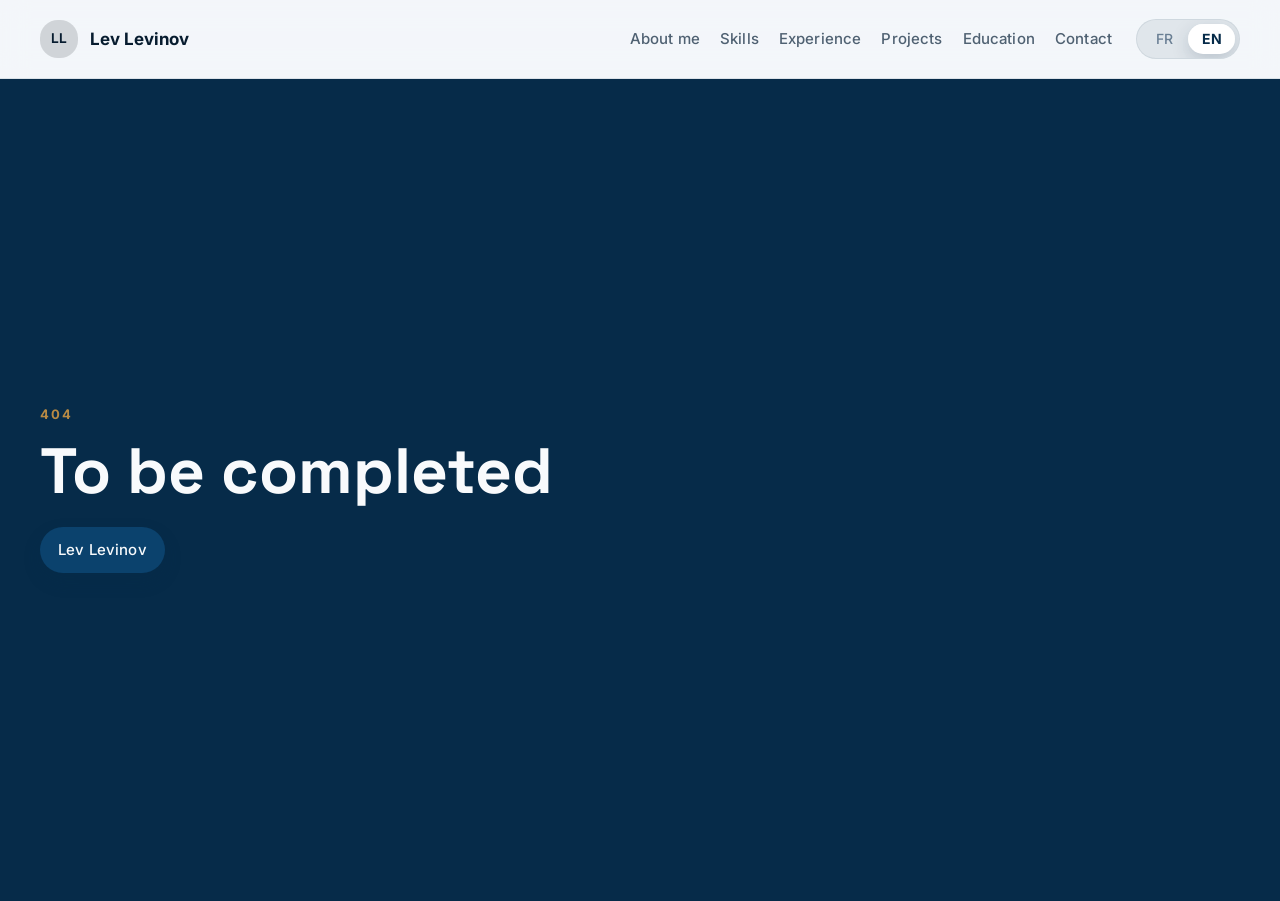
==== commit db7286b9: "Unify competency pill styling" ====
--- a/index.html
+++ b/index.html
@@ -15,7 +15,7 @@
       href="https://fonts.googleapis.com/css2?family=Inter:wght@400;500;600;700&family=Space+Grotesk:wght@600;700&display=swap"
       rel="stylesheet"
     />
-    <link rel="stylesheet" href="/styles.css?v=20260612-skills-pills-1" />
+    <link rel="stylesheet" href="/styles.css?v=20260612-competency-gray-1" />
   </head>
   <body>
     <a class="skip-link" href="#main">Skip to content</a>
@@ -44,7 +44,7 @@
 
     <main id="main"></main>
 
-    <script src="/data.js?v=20260612-skills-pills-1"></script>
-    <script src="/script.js?v=20260612-skills-pills-1"></script>
+    <script src="/data.js?v=20260612-competency-gray-1"></script>
+    <script src="/script.js?v=20260612-competency-gray-1"></script>
   </body>
 </html>
--- a/styles.css
+++ b/styles.css
@@ -62,13 +62,17 @@
   --navy-deep: #041f35;
   --navy: var(--navy-main);
   --light-card: var(--card-bg);
-  --chip-bg-light: var(--chip-bg);
-  --chip-text-light: #062b49;
-  --chip-bg-light-hover: var(--chip-bg-hover);
-  --chip-bg: #e1eaf1;
-  --chip-bg-strong: #d7e3ec;
-  --chip-bg-hover: #cbd9e4;
-  --chip-border: rgba(6, 43, 73, 0.1);
+  --competency-bg: #d0d4d8;
+  --competency-bg-strong: #c5cbd0;
+  --competency-bg-hover: #bac1c7;
+  --competency-text: #071c2f;
+  --chip-bg-light: var(--competency-bg);
+  --chip-text-light: var(--competency-text);
+  --chip-bg-light-hover: var(--competency-bg-hover);
+  --chip-bg: var(--competency-bg);
+  --chip-bg-strong: var(--competency-bg-strong);
+  --chip-bg-hover: var(--competency-bg-hover);
+  --chip-border: transparent;
   --chip-bg-dark: rgba(255, 255, 255, 0.12);
   --chip-text-dark: #f8fafc;
   --chip-bg-dark-hover: rgba(255, 255, 255, 0.18);
@@ -94,12 +98,12 @@
   --button-soft-bg-hover: #cadae7;
   --button-soft-border: rgba(6, 43, 73, 0.14);
   --button-soft-text: #062b49;
-  --skill-pill-bg: #d5dee6;
-  --skill-pill-bg-strong: #cbd7e1;
-  --skill-pill-border: rgba(6, 43, 73, 0.16);
-  --skill-subcard-bg: #e3e9ee;
-  --skill-mini-bg: #d3dee7;
-  --skill-mini-border: rgba(6, 43, 73, 0.14);
+  --skill-pill-bg: var(--competency-bg);
+  --skill-pill-bg-strong: var(--competency-bg-strong);
+  --skill-pill-border: transparent;
+  --skill-subcard-bg: #d0d4d8;
+  --skill-mini-bg: var(--competency-bg);
+  --skill-mini-border: transparent;
 
   /*
   Palette 2 - Warm professional
@@ -999,12 +1003,12 @@
   min-height: 34px;
   align-items: center;
   justify-content: center;
-  border: 1px solid var(--chip-border);
+  border: none;
   outline: none;
   box-shadow: none;
   border-radius: 999px;
-  background: var(--chip-bg);
-  color: var(--navy-main);
+  background: var(--competency-bg);
+  color: var(--competency-text);
   padding: 7px 14px;
   font-size: 14px;
   font-weight: 500;
@@ -1016,10 +1020,10 @@
 
 .quality-list li:hover,
 .tag-list li:hover {
-  border: 1px solid var(--chip-border);
+  border: none;
   outline: none;
   box-shadow: none;
-  background: var(--chip-bg);
+  background: var(--competency-bg);
 }
 
 #profile .quality-list li,
@@ -1106,9 +1110,10 @@
 .skill-main-list {
   display: flex;
   flex-direction: column;
-  align-items: flex-start;
+  align-items: center;
   flex: 1;
   gap: 12px;
+  width: 100%;
 }
 
 .skill-subcard-list {
@@ -1117,15 +1122,17 @@
 
 .skill-main-item {
   display: inline-flex;
-  width: 260px;
+  width: min(320px, calc(100% - 48px));
   max-width: 100%;
   min-height: 40px;
   align-items: center;
   justify-content: flex-start;
-  border: 1px solid var(--skill-pill-border);
+  border: none;
+  outline: none;
+  box-shadow: none;
   border-radius: 999px;
-  background: var(--skill-pill-bg);
-  color: var(--text-dark);
+  background: var(--competency-bg);
+  color: var(--competency-text);
   padding: 9px 18px;
   font-size: 15px;
   font-weight: 600;
@@ -1147,9 +1154,10 @@
 .skill-subcard {
   display: grid;
   gap: 12px;
-  border: 1px solid rgba(6, 43, 73, 0.1);
+  border: none;
   border-radius: 22px;
   background: var(--skill-subcard-bg);
+  box-shadow: none;
   padding: 18px;
 }
 
@@ -1171,10 +1179,12 @@
   min-height: 30px;
   align-items: center;
   justify-content: flex-start;
-  border: 1px solid var(--skill-mini-border);
+  border: none;
+  outline: none;
+  box-shadow: none;
   border-radius: 10px;
-  background: var(--skill-mini-bg);
-  color: var(--text-dark);
+  background: var(--competency-bg);
+  color: var(--competency-text);
   padding: 7px 12px;
   font-size: 14px;
   font-weight: 500;
@@ -1368,12 +1378,12 @@
   min-height: 46px;
   align-items: flex-start;
   gap: 12px;
-  border: 1px solid var(--chip-border);
+  border: none;
   outline: none;
   box-shadow: none;
   border-radius: 20px;
-  background: var(--chip-bg);
-  color: var(--navy-main);
+  background: var(--competency-bg);
+  color: var(--competency-text);
   padding: 10px 16px;
   font-size: 15px;
   line-height: 1.35;
@@ -1382,10 +1392,10 @@
 
 .compact-list li:hover,
 .detail-list li:hover {
-  border: 1px solid var(--chip-border);
+  border: none;
   outline: none;
   box-shadow: none;
-  background: var(--chip-bg);
+  background: var(--competency-bg);
 }
 
 .compact-list li.with-icon {
@@ -1443,12 +1453,12 @@
   min-height: 34px;
   align-items: center;
   justify-content: center;
-  border: 1px solid var(--chip-border);
+  border: none;
   outline: none;
   box-shadow: none;
   border-radius: 999px;
-  background: var(--chip-bg);
-  color: var(--navy-main);
+  background: var(--competency-bg);
+  color: var(--competency-text);
   padding: 7px 14px;
   font-size: 14px;
   font-weight: 500;
@@ -1460,10 +1470,10 @@
 
 .project-status:hover,
 .category-pill:hover {
-  border: 1px solid var(--chip-border);
+  border: none;
   outline: none;
   box-shadow: none;
-  background: var(--chip-bg);
+  background: var(--competency-bg);
 }
 
 .category-pill {
@@ -1932,28 +1942,30 @@
 
 .mission-contribution-card .tag-list li,
 .mission-final-grid .tag-list li {
-  background: var(--chip-bg-light);
-  color: var(--chip-text-light);
+  border: none;
+  background: var(--competency-bg);
+  color: var(--competency-text);
 }
 
 .mission-contribution-card .tag-list li:hover,
 .mission-final-grid .tag-list li:hover {
-  background: var(--chip-bg-light-hover);
-  color: var(--chip-text-light);
+  border: none;
+  background: var(--competency-bg);
+  color: var(--competency-text);
 }
 
 .mission-section-navy .mission-final-grid .tag-list li {
   border: none !important;
   box-shadow: none !important;
-  background: rgba(6, 43, 73, 0.08) !important;
-  color: #062B49 !important;
+  background: var(--competency-bg) !important;
+  color: var(--competency-text) !important;
 }
 
 .mission-section-navy .mission-final-grid .tag-list li:hover {
   border: none !important;
   box-shadow: none !important;
-  background: rgba(6, 43, 73, 0.14) !important;
-  color: #062B49 !important;
+  background: var(--competency-bg) !important;
+  color: var(--competency-text) !important;
 }
 
 .project-gallery {
@@ -2184,10 +2196,10 @@
   display: inline-flex;
   align-items: center;
   justify-content: center;
-  border: 1px solid var(--chip-border);
+  border: none;
   border-radius: 999px;
-  background: var(--chip-bg);
-  color: var(--navy-main);
+  background: var(--competency-bg);
+  color: var(--competency-text);
   box-shadow: none;
   padding: 8px 14px;
   font-size: 14px;
@@ -2195,6 +2207,44 @@
   line-height: 1.2;
   overflow-wrap: normal;
   word-break: normal;
+}
+
+.skill-main-item,
+.skill-mini-item,
+.skill-chip,
+.tech-chip,
+.chip,
+.tag,
+.badge,
+.quality-list li,
+.tag-list li,
+.compact-list li,
+.detail-list li,
+.project-status,
+.category-pill,
+.carousel-meta-pill,
+.experience-card .chip,
+.experience-card .tag,
+.experience-card .badge,
+.project-card .chip,
+.project-card .tag,
+.project-card .badge,
+.project-detail-card .chip,
+.project-detail-card .tag,
+.project-detail-card .badge,
+.project-tools-card .chip,
+.project-tools-card .tag,
+.project-tools-card .badge {
+  border: none;
+  outline: none;
+  box-shadow: none;
+  background: var(--competency-bg);
+  color: var(--competency-text);
+}
+
+.skill-main-item {
+  width: min(320px, calc(100% - 48px));
+  background: var(--competency-bg-strong);
 }
 
 .carousel-dots,
